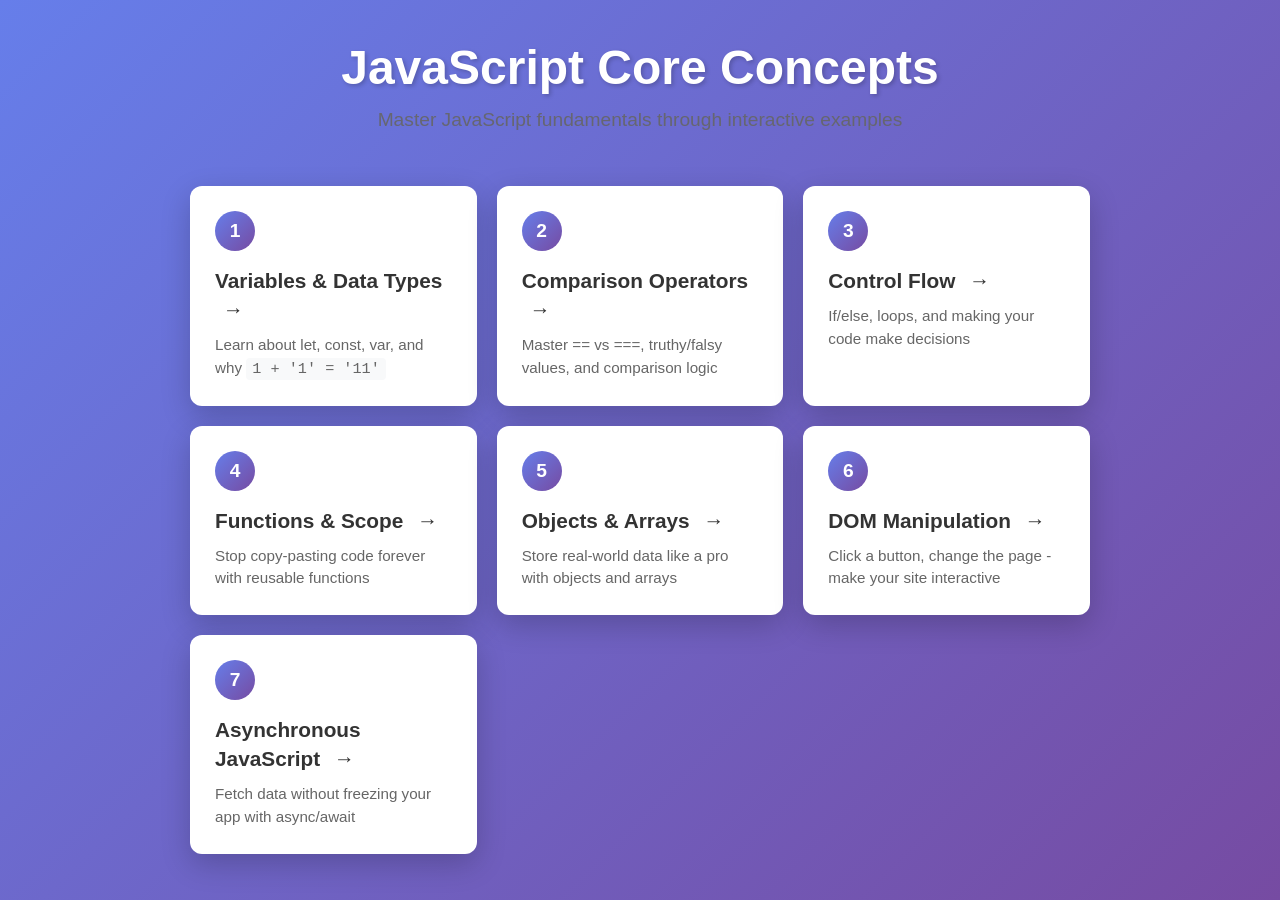
==== index.html @ 99579d74 "initial commit" ====
<!DOCTYPE html>
<html lang="en">
<head>
    <meta charset="UTF-8">
    <meta name="viewport" content="width=device-width, initial-scale=1.0">
    <title>JavaScript Core Concepts - Video Series</title>
    <link rel="stylesheet" href="main.css" />
</head>
<body>
    <div class="container">
        <header>
            <h1>JavaScript Core Concepts</h1>
            <p class="subtitle">Master JavaScript fundamentals through interactive examples</p>
        </header>
        
        <div class="video-grid">
            <a href="1-variables/1-variables.html" class="video-card">
                <div class="video-number">1</div>
                <div class="video-title">
                    Variables & Data Types
                    <span class="arrow">→</span>
                </div>
                <div class="video-description">
                    Learn about let, const, var, and why <code>1 + '1' = '11'</code>
                </div>
            </a>
            
            <a href="2-comparisons/2-comparisons.html" class="video-card">
                <div class="video-number">2</div>
                <div class="video-title">
                    Comparison Operators
                    <span class="arrow">→</span>
                </div>
                <div class="video-description">
                    Master == vs ===, truthy/falsy values, and comparison logic
                </div>
            </a>
            
            <a href="3-control-flow/3-control-flow.html" class="video-card">
                <div class="video-number">3</div>
                <div class="video-title">
                    Control Flow
                    <span class="arrow">→</span>
                </div>
                <div class="video-description">
                    If/else, loops, and making your code make decisions
                </div>
            </a>
            
            <a href="4-functions/4-functions.html" class="video-card">
                <div class="video-number">4</div>
                <div class="video-title">
                    Functions & Scope
                    <span class="arrow">→</span>
                </div>
                <div class="video-description">
                    Stop copy-pasting code forever with reusable functions
                </div>
            </a>
            
            <a href="5-objects-arrays/5-objects-arrays.html" class="video-card">
                <div class="video-number">5</div>
                <div class="video-title">
                    Objects & Arrays
                    <span class="arrow">→</span>
                </div>
                <div class="video-description">
                    Store real-world data like a pro with objects and arrays
                </div>
            </a>
            
            <a href="6-dom/6-dom-demo.html" class="video-card">
                <div class="video-number">6</div>
                <div class="video-title">
                    DOM Manipulation
                    <span class="arrow">→</span>
                </div>
                <div class="video-description">
                    Click a button, change the page - make your site interactive
                </div>
            </a>
            
            <a href="7-async/7-async-demo.html" class="video-card">
                <div class="video-number">7</div>
                <div class="video-title">
                    Asynchronous JavaScript
                    <span class="arrow">→</span>
                </div>
                <div class="video-description">
                    Fetch data without freezing your app with async/await
                </div>
            </a>
        </div>
    </div>
</body>
</html>
---- main.css ----
/* ============================================
   JavaScript Core Concepts - Main Stylesheet
   ============================================
   
   This file contains all shared global styles and theme variables.
   To change the theme colors, modify the CSS variables below.
   ============================================ */

/* ============================================
   THEME VARIABLES
   ============================================ */
:root {
  /* Primary gradient colors */
  --gradient-start: #667eea;
  --gradient-end: #764ba2;
  --gradient: linear-gradient(135deg, var(--gradient-start) 0%, var(--gradient-end) 100%);

  /* Text colors */
  --text-primary: #333;
  --text-secondary: #666;
  --text-white: white;

  /* Background colors */
  --bg-white: white;
  --bg-console: #1e1e1e;
  --bg-console-text: #d4d4d4;
  --bg-light: #f8f9fa;
  --bg-back-link: rgba(255, 255, 255, 0.2);
  --bg-back-link-hover: rgba(255, 255, 255, 0.3);

  /* Border colors */
  --border-light: #e0e0e0;
  --border-accent: var(--gradient-start);

  /* Status colors */
  --color-success: #28a745;
  --color-error: #dc3545;
  --color-loading: var(--gradient-start);

  /* Shadows */
  --shadow-sm: 0 2px 4px rgba(0, 0, 0, 0.1);
  --shadow-md: 0 4px 6px rgba(0, 0, 0, 0.1);
  --shadow-lg: 0 10px 30px rgba(0, 0, 0, 0.2);
  --shadow-xl: 0 15px 40px rgba(0, 0, 0, 0.3);
  --shadow-button: 0 6px 12px rgba(0, 0, 0, 0.2);

  /* Border radius */
  --radius-sm: 4px;
  --radius-md: 8px;
  --radius-lg: 12px;
  --radius-full: 50%;

  /* Spacing */
  --spacing-xs: 5px;
  --spacing-sm: 10px;
  --spacing-md: 20px;
  --spacing-lg: 30px;
  --spacing-xl: 40px;

  /* Typography */
  --font-family: -apple-system, BlinkMacSystemFont, "Segoe UI", Roboto, Oxygen,
    Ubuntu, Cantarell, sans-serif;
  --font-mono: "Courier New", monospace;
  --font-size-base: 16px;
  --font-size-sm: 14px;
  --font-size-lg: 18px;
  --font-size-xl: 2.5rem;
  --font-size-xxl: 3rem;

  /* Transitions */
  --transition-fast: 0.2s ease;
  --transition-normal: 0.3s ease;
}

/* ============================================
   GLOBAL RESET
   ============================================ */
* {
  margin: 0;
  padding: 0;
  box-sizing: border-box;
}

/* ============================================
   BODY & CONTAINER
   ============================================ */
body {
  font-family: var(--font-family);
  background: var(--gradient);
  min-height: 100vh;
  padding: var(--spacing-xl) var(--spacing-md);
}

.container {
  max-width: 900px;
  margin: 0 auto;
}

/* ============================================
   TYPOGRAPHY
   ============================================ */
h1 {
  color: var(--text-white);
  font-size: var(--font-size-xl);
  margin-bottom: var(--spacing-lg);
  text-shadow: 2px 2px 4px rgba(0, 0, 0, 0.2);
}

h2,
h3 {
  color: var(--text-primary);
  margin-bottom: 15px;
}

p,
li {
  color: var(--text-secondary);
  line-height: 1.6;
  margin-bottom: var(--spacing-sm);
}

/* ============================================
   BUTTONS
   ============================================ */
button {
  background: var(--gradient);
  color: var(--text-white);
  border: none;
  padding: 12px 24px;
  border-radius: var(--radius-md);
  cursor: pointer;
  margin: var(--spacing-xs);
  font-size: var(--font-size-base);
  font-weight: 500;
  transition: transform var(--transition-fast),
    box-shadow var(--transition-fast);
  box-shadow: var(--shadow-md);
}

button:hover {
  transform: translateY(-2px);
  box-shadow: var(--shadow-button);
}

button:active {
  transform: translateY(0);
}

button:disabled {
  background: #ccc;
  cursor: not-allowed;
  transform: none;
  box-shadow: none;
}

/* ============================================
   SECTIONS & CARDS
   ============================================ */
.section {
  background: var(--bg-white);
  padding: 25px;
  margin: var(--spacing-md) 0;
  border-radius: var(--radius-lg);
  box-shadow: var(--shadow-lg);
}

/* ============================================
   BACK LINK
   ============================================ */
.back-link {
  display: inline-block;
  margin-bottom: var(--spacing-md);
  color: var(--text-white);
  text-decoration: none;
  font-size: var(--font-size-sm);
  padding: var(--spacing-sm) var(--spacing-md);
  background: var(--bg-back-link);
  backdrop-filter: blur(10px);
  border-radius: var(--radius-md);
  transition: background-color var(--transition-normal),
    transform var(--transition-fast);
  box-shadow: var(--shadow-md);
}

.back-link:hover {
  background: var(--bg-back-link-hover);
  transform: translateX(-3px);
}

.back-link::before {
  content: "← ";
  margin-right: var(--spacing-xs);
}

/* ============================================
   CONSOLE
   ============================================ */
.console {
  background-color: var(--bg-console);
  color: var(--bg-console-text);
  padding: var(--spacing-md);
  border-radius: var(--radius-md);
  font-family: var(--font-mono);
  margin: var(--spacing-md) 0;
  min-height: 200px;
  max-height: 400px;
  overflow-y: auto;
  box-shadow: var(--shadow-md);
}

/* ============================================
   FORM ELEMENTS
   ============================================ */
input,
select {
  padding: var(--spacing-sm);
  margin: var(--spacing-xs);
  border: 2px solid var(--border-light);
  border-radius: var(--radius-md);
  font-size: var(--font-size-sm);
  transition: border-color var(--transition-normal);
}

input:focus,
select:focus {
  outline: none;
  border-color: var(--border-accent);
}

/* ============================================
   CODE & PRE
   ============================================ */
pre {
  background: var(--bg-light);
  padding: 15px;
  border-radius: var(--radius-md);
  overflow-x: auto;
  border-left: 4px solid var(--border-accent);
}

code {
  background: var(--bg-light);
  padding: 2px 6px;
  border-radius: var(--radius-sm);
  font-family: var(--font-mono);
}

/* ============================================
   STATUS COLORS
   ============================================ */
.true,
.success {
  color: var(--color-success);
}

.false,
.error {
  color: var(--color-error);
}

.loading {
  color: var(--color-loading);
  font-style: italic;
}

/* ============================================
   INDEX PAGE SPECIFIC
   ============================================ */
header {
  text-align: center;
  color: var(--text-white);
  margin-bottom: 50px;
}

header h1 {
  font-size: var(--font-size-xxl);
  margin-bottom: var(--spacing-sm);
}

.subtitle {
  font-size: 1.2rem;
  opacity: 0.9;
}

.video-grid {
  display: grid;
  grid-template-columns: repeat(auto-fit, minmax(280px, 1fr));
  gap: var(--spacing-md);
  margin-top: var(--spacing-xl);
}

.video-card {
  background: var(--bg-white);
  border-radius: var(--radius-lg);
  padding: 25px;
  box-shadow: var(--shadow-lg);
  transition: transform var(--transition-normal),
    box-shadow var(--transition-normal);
  cursor: pointer;
  text-decoration: none;
  color: inherit;
  display: block;
}

.video-card:hover {
  transform: translateY(-5px);
  box-shadow: var(--shadow-xl);
}

.video-number {
  display: inline-block;
  background: var(--gradient);
  color: var(--text-white);
  width: 40px;
  height: 40px;
  border-radius: var(--radius-full);
  display: flex;
  align-items: center;
  justify-content: center;
  font-weight: bold;
  font-size: 1.2rem;
  margin-bottom: 15px;
}

.video-title {
  font-size: 1.3rem;
  font-weight: 600;
  color: var(--text-primary);
  margin-bottom: var(--spacing-sm);
  line-height: 1.4;
}

.video-description {
  color: var(--text-secondary);
  font-size: 0.95rem;
  line-height: 1.5;
}

.arrow {
  display: inline-block;
  margin-left: 8px;
  transition: transform var(--transition-normal);
}

.video-card:hover .arrow {
  transform: translateX(5px);
}
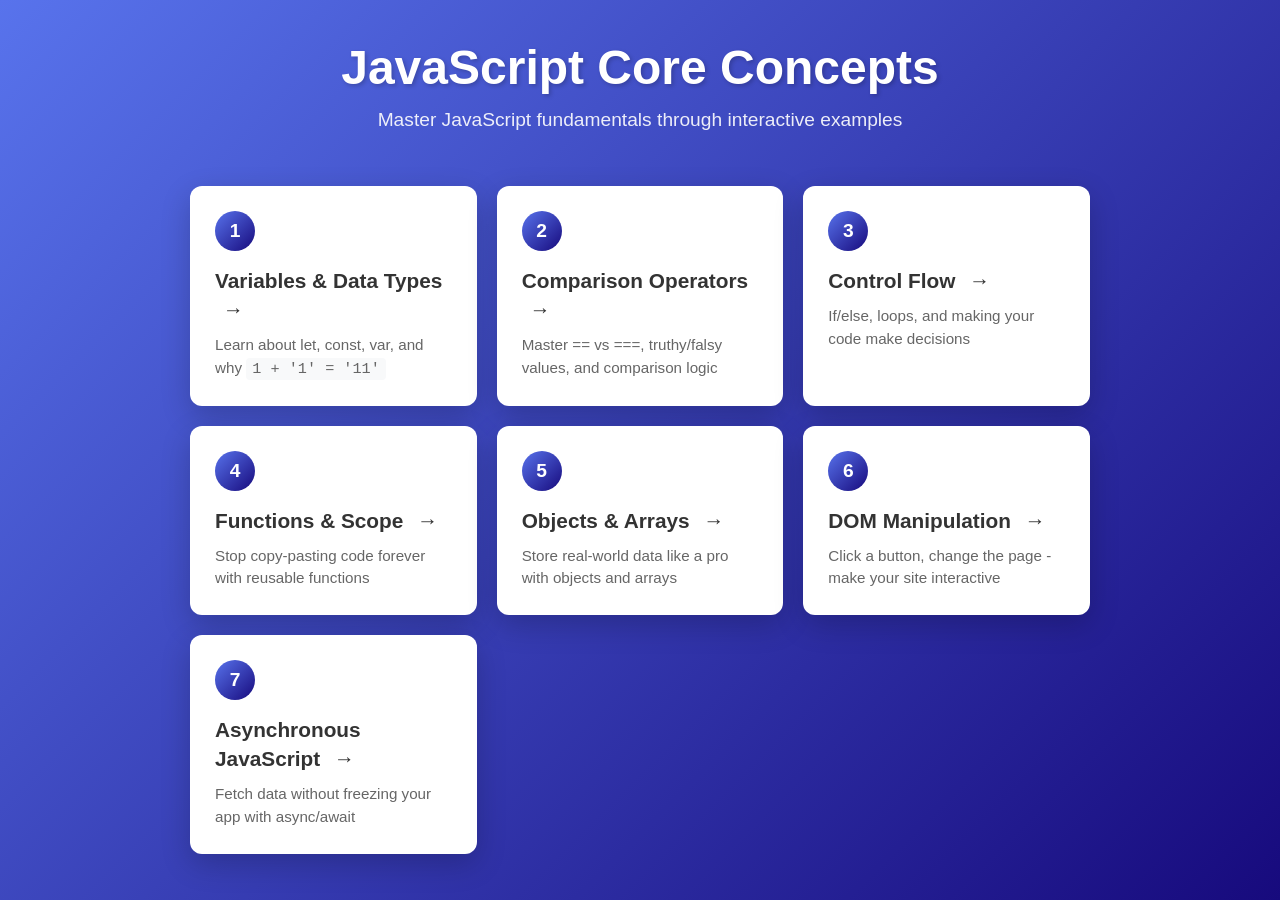
==== commit 8b93e415: "added Dev tools console mention" ====
--- a/index.html
+++ b/index.html
@@ -1,97 +1,98 @@
 <!DOCTYPE html>
 <html lang="en">
-<head>
-    <meta charset="UTF-8">
-    <meta name="viewport" content="width=device-width, initial-scale=1.0">
+  <head>
+    <meta charset="UTF-8" />
+    <meta name="viewport" content="width=device-width, initial-scale=1.0" />
     <title>JavaScript Core Concepts - Video Series</title>
     <link rel="stylesheet" href="main.css" />
-</head>
-<body>
+  </head>
+  <body>
     <div class="container">
-        <header>
-            <h1>JavaScript Core Concepts</h1>
-            <p class="subtitle">Master JavaScript fundamentals through interactive examples</p>
-        </header>
-        
-        <div class="video-grid">
-            <a href="1-variables/1-variables.html" class="video-card">
-                <div class="video-number">1</div>
-                <div class="video-title">
-                    Variables & Data Types
-                    <span class="arrow">→</span>
-                </div>
-                <div class="video-description">
-                    Learn about let, const, var, and why <code>1 + '1' = '11'</code>
-                </div>
-            </a>
-            
-            <a href="2-comparisons/2-comparisons.html" class="video-card">
-                <div class="video-number">2</div>
-                <div class="video-title">
-                    Comparison Operators
-                    <span class="arrow">→</span>
-                </div>
-                <div class="video-description">
-                    Master == vs ===, truthy/falsy values, and comparison logic
-                </div>
-            </a>
-            
-            <a href="3-control-flow/3-control-flow.html" class="video-card">
-                <div class="video-number">3</div>
-                <div class="video-title">
-                    Control Flow
-                    <span class="arrow">→</span>
-                </div>
-                <div class="video-description">
-                    If/else, loops, and making your code make decisions
-                </div>
-            </a>
-            
-            <a href="4-functions/4-functions.html" class="video-card">
-                <div class="video-number">4</div>
-                <div class="video-title">
-                    Functions & Scope
-                    <span class="arrow">→</span>
-                </div>
-                <div class="video-description">
-                    Stop copy-pasting code forever with reusable functions
-                </div>
-            </a>
-            
-            <a href="5-objects-arrays/5-objects-arrays.html" class="video-card">
-                <div class="video-number">5</div>
-                <div class="video-title">
-                    Objects & Arrays
-                    <span class="arrow">→</span>
-                </div>
-                <div class="video-description">
-                    Store real-world data like a pro with objects and arrays
-                </div>
-            </a>
-            
-            <a href="6-dom/6-dom-demo.html" class="video-card">
-                <div class="video-number">6</div>
-                <div class="video-title">
-                    DOM Manipulation
-                    <span class="arrow">→</span>
-                </div>
-                <div class="video-description">
-                    Click a button, change the page - make your site interactive
-                </div>
-            </a>
-            
-            <a href="7-async/7-async-demo.html" class="video-card">
-                <div class="video-number">7</div>
-                <div class="video-title">
-                    Asynchronous JavaScript
-                    <span class="arrow">→</span>
-                </div>
-                <div class="video-description">
-                    Fetch data without freezing your app with async/await
-                </div>
-            </a>
-        </div>
+      <header>
+        <h1>JavaScript Core Concepts</h1>
+        <p class="subtitle text-white">
+          Master JavaScript fundamentals through interactive examples
+        </p>
+      </header>
+
+      <div class="video-grid">
+        <a href="1-variables/1-variables.html" class="video-card">
+          <div class="video-number">1</div>
+          <div class="video-title">
+            Variables & Data Types
+            <span class="arrow">→</span>
+          </div>
+          <div class="video-description">
+            Learn about let, const, var, and why <code>1 + '1' = '11'</code>
+          </div>
+        </a>
+
+        <a href="2-comparisons/2-comparisons.html" class="video-card">
+          <div class="video-number">2</div>
+          <div class="video-title">
+            Comparison Operators
+            <span class="arrow">→</span>
+          </div>
+          <div class="video-description">
+            Master == vs ===, truthy/falsy values, and comparison logic
+          </div>
+        </a>
+
+        <a href="3-control-flow/3-control-flow.html" class="video-card">
+          <div class="video-number">3</div>
+          <div class="video-title">
+            Control Flow
+            <span class="arrow">→</span>
+          </div>
+          <div class="video-description">
+            If/else, loops, and making your code make decisions
+          </div>
+        </a>
+
+        <a href="4-functions/4-functions.html" class="video-card">
+          <div class="video-number">4</div>
+          <div class="video-title">
+            Functions & Scope
+            <span class="arrow">→</span>
+          </div>
+          <div class="video-description">
+            Stop copy-pasting code forever with reusable functions
+          </div>
+        </a>
+
+        <a href="5-objects-arrays/5-objects-arrays.html" class="video-card">
+          <div class="video-number">5</div>
+          <div class="video-title">
+            Objects & Arrays
+            <span class="arrow">→</span>
+          </div>
+          <div class="video-description">
+            Store real-world data like a pro with objects and arrays
+          </div>
+        </a>
+
+        <a href="6-dom/6-dom-demo.html" class="video-card">
+          <div class="video-number">6</div>
+          <div class="video-title">
+            DOM Manipulation
+            <span class="arrow">→</span>
+          </div>
+          <div class="video-description">
+            Click a button, change the page - make your site interactive
+          </div>
+        </a>
+
+        <a href="7-async/7-async-demo.html" class="video-card">
+          <div class="video-number">7</div>
+          <div class="video-title">
+            Asynchronous JavaScript
+            <span class="arrow">→</span>
+          </div>
+          <div class="video-description">
+            Fetch data without freezing your app with async/await
+          </div>
+        </a>
+      </div>
     </div>
-</body>
+  </body>
 </html>
-
--- a/main.css
+++ b/main.css
@@ -11,9 +11,13 @@
    ============================================ */
 :root {
   /* Primary gradient colors */
-  --gradient-start: #667eea;
-  --gradient-end: #764ba2;
-  --gradient: linear-gradient(135deg, var(--gradient-start) 0%, var(--gradient-end) 100%);
+  --gradient-start: #5873ec;
+  --gradient-end: #170a7d;
+  --gradient: linear-gradient(
+    135deg,
+    var(--gradient-start) 0%,
+    var(--gradient-end) 100%
+  );
 
   /* Text colors */
   --text-primary: #333;
@@ -117,6 +121,10 @@
   color: var(--text-secondary);
   line-height: 1.6;
   margin-bottom: var(--spacing-sm);
+}
+
+.text-white {
+  color: var(--text-white);
 }
 
 /* ============================================
@@ -346,3 +354,95 @@
   transform: translateX(5px);
 }
 
+/* ============================================
+   VIDEO-SPECIFIC COMPONENTS
+   ============================================ */
+
+/* Comparison Operators - Result Display */
+.result {
+  margin-top: var(--spacing-sm);
+  padding: 15px;
+  background: var(--bg-light);
+  border-radius: var(--radius-md);
+  font-weight: bold;
+}
+
+/* Objects & Arrays - Playlist Item */
+.playlist-item {
+  padding: var(--spacing-sm);
+  margin: var(--spacing-xs) 0;
+  background: var(--bg-light);
+  border-left: 3px solid var(--border-accent);
+  border-radius: var(--radius-sm);
+}
+
+/* DOM Manipulation - Output Display */
+#out {
+  font-size: var(--font-size-lg);
+  margin: var(--spacing-md) 0;
+  padding: 15px;
+  background: var(--bg-light);
+  border-radius: var(--radius-md);
+  min-height: 30px;
+}
+
+/* DOM Examples - Box and List Items */
+.box {
+  width: 100px;
+  height: 100px;
+  background: var(--gradient);
+  margin: var(--spacing-sm) 0;
+  border-radius: var(--radius-md);
+  transition: all var(--transition-normal);
+  box-shadow: var(--shadow-md);
+}
+
+.list-item {
+  padding: var(--spacing-sm);
+  margin: var(--spacing-xs) 0;
+  background: var(--bg-light);
+  border-left: 3px solid var(--border-accent);
+  border-radius: var(--radius-sm);
+}
+
+.hidden {
+  display: none;
+}
+
+/* Async JavaScript - Joke Display */
+#joke {
+  font-size: var(--font-size-lg);
+  margin: var(--spacing-md) 0;
+  padding: 15px;
+  background: var(--bg-light);
+  border-radius: var(--radius-md);
+  min-height: 50px;
+}
+
+/* Async Examples - User Card and Quote Display */
+.user-card {
+  border: 1px solid var(--border-light);
+  padding: 15px;
+  margin: var(--spacing-sm) 0;
+  border-radius: var(--radius-md);
+  background: var(--bg-light);
+}
+
+#quoteDisplay {
+  font-size: var(--font-size-lg);
+  font-style: italic;
+  padding: 15px;
+  background: var(--bg-light);
+  border-left: 4px solid var(--border-accent);
+  margin: var(--spacing-sm) 0;
+  border-radius: var(--radius-sm);
+}
+
+/* Async Challenge - Dog Image */
+#dog {
+  max-width: 300px;
+  border-radius: var(--radius-md);
+  margin: var(--spacing-md) 0;
+  display: block;
+  box-shadow: var(--shadow-md);
+}
